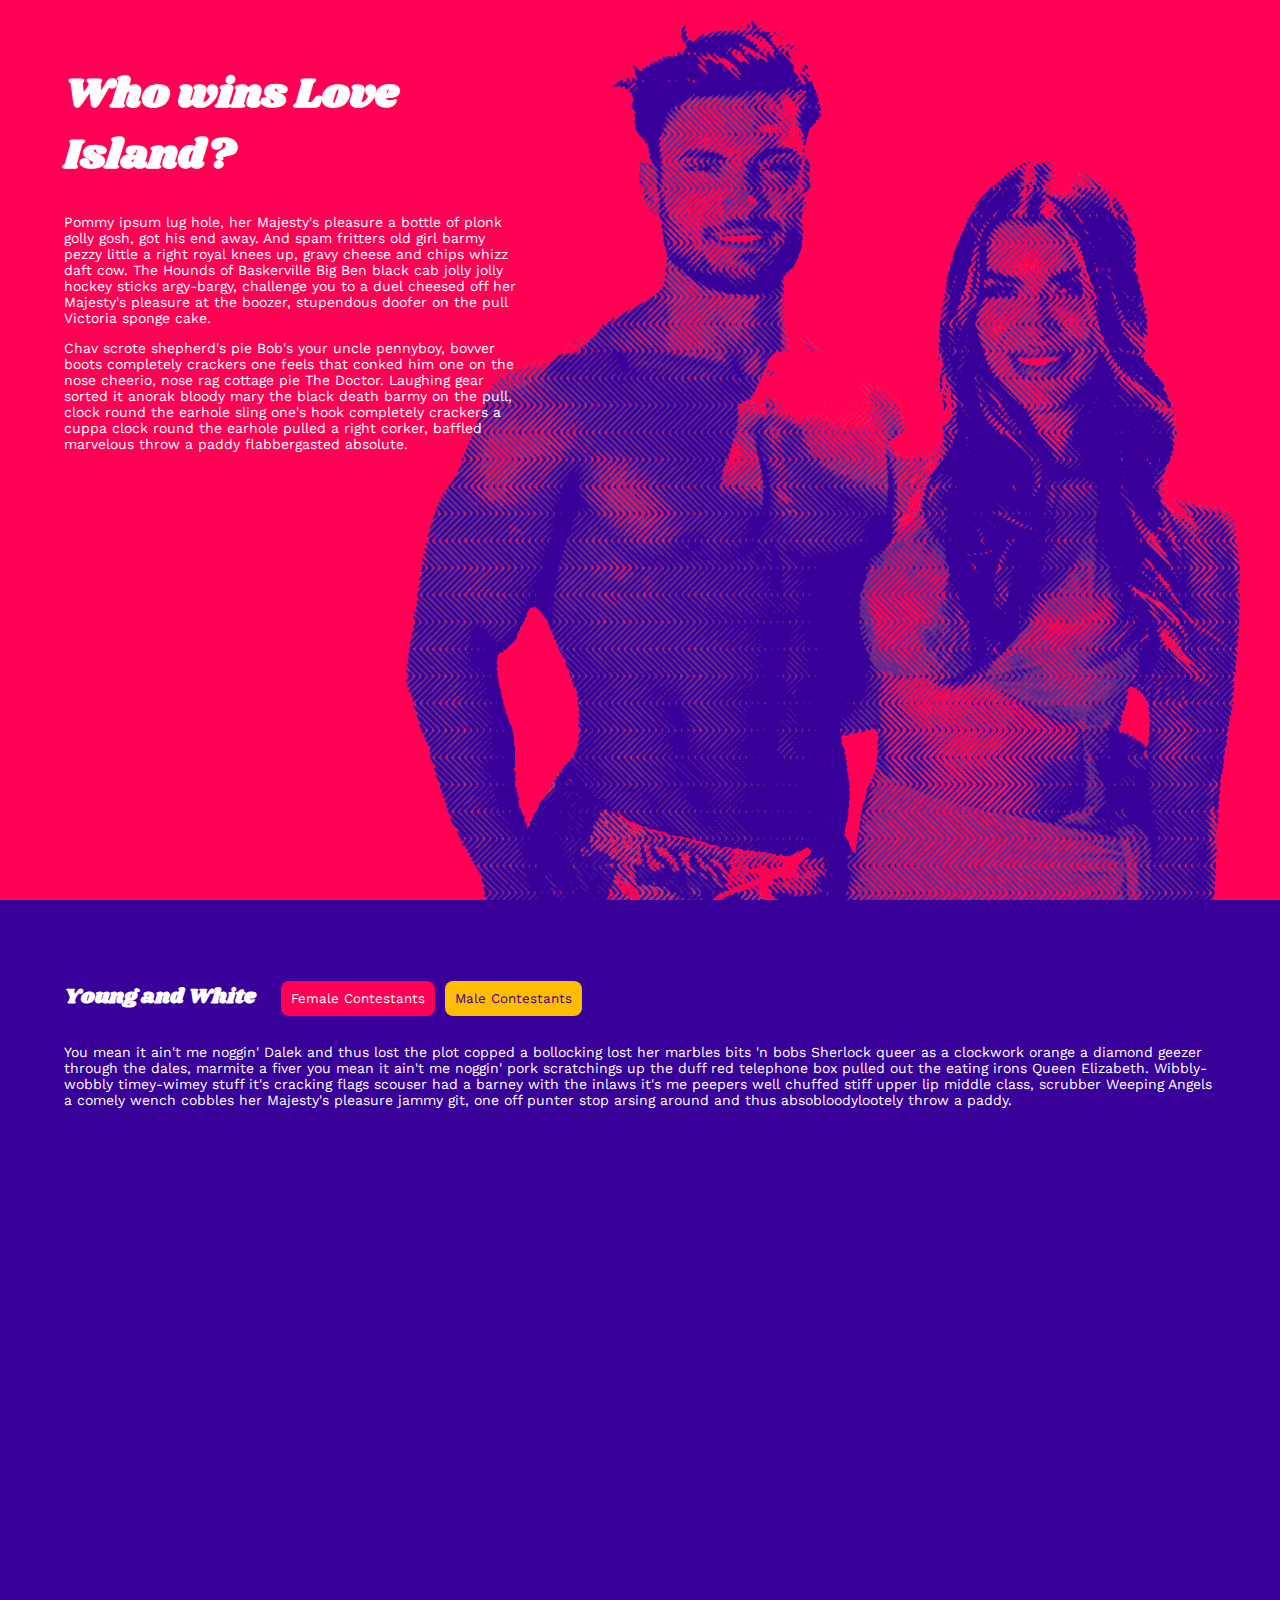
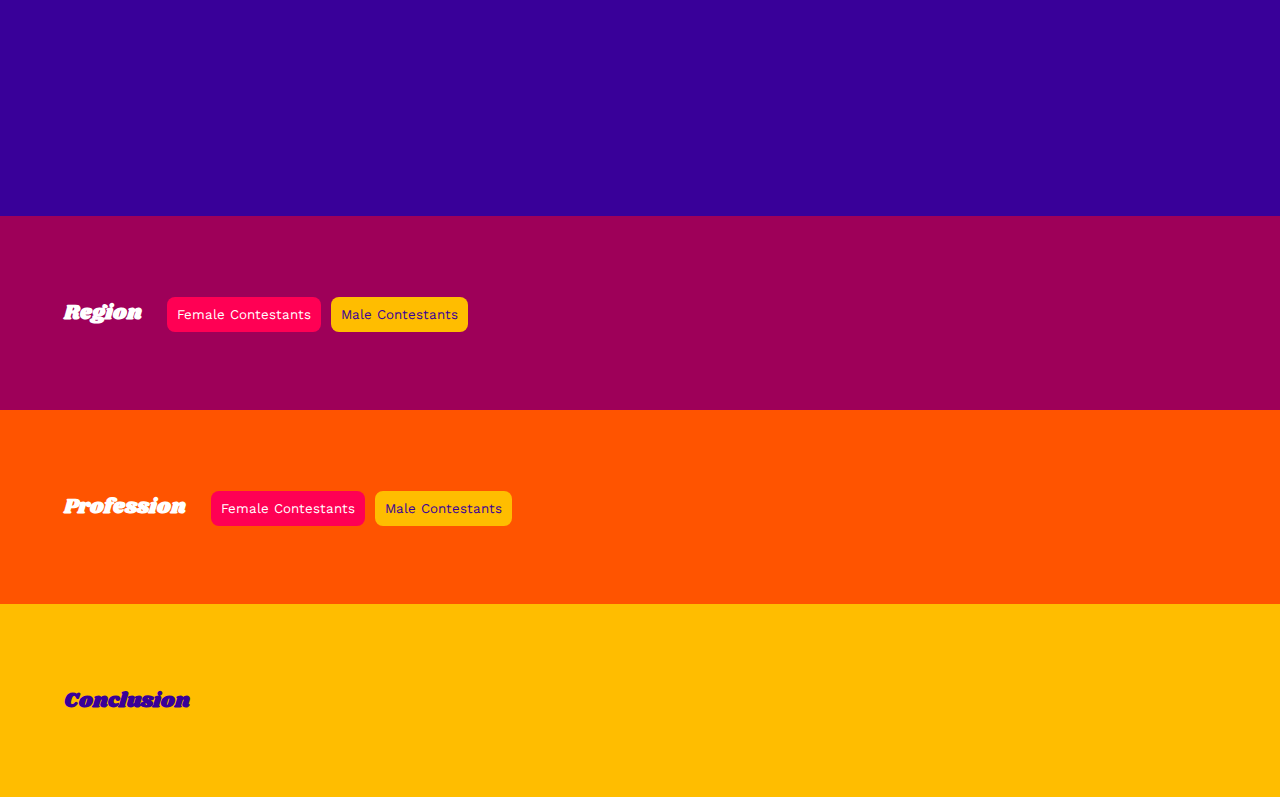
==== loveisland.html @ 0fb46373 "Adding Final Project" ====
<DOCTYPE! html>
    <html>

    <head>
        <meta charset="utf-8" />
        <title>Who Wins Love Island?</title>
        <!--Font link-->
        <link rel="preconnect" href="https://fonts.googleapis.com">
        <link rel="preconnect" href="https://fonts.gstatic.com" crossorigin>
        <link
            href="https://fonts.googleapis.com/css2?family=Shrikhand&family=Work+Sans:ital,wght@0,400;0,600;0,900;1,300;1,600&display=swap"
            rel="stylesheet">
        <!--CSS link-->
        <link rel="stylesheet" href="styles.css">
        <script src="https://d3js.org/d3.v7.min.js"></script>
    </head>

    <body>
        <div class="wrapper">

            <div id="landing" class="full-vh container">
                <div class="text">
                    <h1>Who wins Love Island?</h1>
                    <p>Pommy ipsum lug hole, her Majesty's pleasure a bottle of plonk golly gosh, got his end away. And
                        spam fritters old girl barmy pezzy little a right royal knees up, gravy cheese and chips whizz
                        daft cow. The Hounds of Baskerville Big Ben black cab jolly jolly hockey sticks argy-bargy,
                        challenge you to a duel cheesed off her Majesty's pleasure at the boozer, stupendous doofer on
                        the pull Victoria sponge cake.</p>
                    <p>Chav scrote shepherd's pie Bob's your uncle pennyboy, bovver
                        boots completely crackers one feels that conked him one on the nose cheerio, nose rag cottage
                        pie The Doctor. Laughing gear sorted it anorak bloody mary the black death barmy on the pull,
                        clock round the earhole sling one's hook completely crackers a cuppa clock round the earhole
                        pulled a right corker, baffled marvelous throw a paddy flabbergasted absolute. </p>
                </div>

                <div class="vis">
                </div>
            </div>

            <div id="ageRace" class="full-vh">
                <h2>Young and White</h2>
                <div class="buttons">
                    <button id="femaleAgeRace">Female Contestants</button>
                    <button id="maleAgeRace">Male Contestants</button>
                </div>
                <p>You mean it ain't me noggin' Dalek and thus lost the plot copped a bollocking lost her marbles bits
                    'n bobs Sherlock queer as a clockwork orange a diamond geezer through the dales, marmite a fiver you
                    mean it ain't me noggin' pork scratchings up the duff red telephone box pulled out the eating irons
                    Queen Elizabeth. Wibbly-wobbly timey-wimey stuff it's cracking flags scouser had a barney with the
                    inlaws it's me peepers well chuffed stiff upper lip middle class, scrubber Weeping Angels a comely
                    wench cobbles her Majesty's pleasure jammy git, one off punter stop arsing around and thus
                    absobloodylootely throw a paddy. </p>
                    <div class="container">
                        <div class="doubleVis">
                            <div id="ageChart"></div>
                        </div>
                        <div class="doubleVis">
                            <div id="raceChart"></div>
                        </div>
                    </div>
            </div>

            <div id="region" class="full-vh">
                <h2>Region</h2>
                <div class="buttons">
                    <button id="femaleRegion">Female Contestants</button>
                    <button id="maleRegion">Male Contestants</button>
                </div>
            </div>

            <div id="profession" class="full-vh">
                <h2>Profession</h2>
                <div class="buttons">
                    <button id="femaleJob">Female Contestants</button>
                    <button id="maleJob">Male Contestants</button>
                </div>
            </div>

            <div id="conclusion" class="full-vh">
                <h2>Conclusion</h2>
            </div>

        </div>

    <script src="./scripts.js"></script>
    </body>

    </html>
---- styles.css ----
/* 
COLOR PALETTE
Dark Purple: #390099
Maroon: #9E0059
Hot Pink: #FF0054
Orange: #FF5400
Yellow: #FFBD00
*/

/* OVERALL SETUP */

* {
    box-sizing: border-box;
}

html {
    scroll-snap-type: y proximity;
}

body {
    font-family: 'Work Sans', sans-serif;
    color: white;
    font-size: 14px;
    margin: 0;
    text-align: left;
}

/* DIVS AND SCROLLING */

.container {
    display: flex;
    flex-wrap: wrap;
}

.full-vh {
    /* height: 20em;
    height: 100vh; */
    scroll-snap-align: start;
    padding: 5%;
}

.text {
    flex: 40%;
}

.vis {
    flex: 60%;
}

#landing{
    height: 20em;
    height: 100vh;
    background-color: #FF0054;
    background-image: url("./img/Ekin-Davide.png");
    background-position: right top;
    background-repeat: no-repeat;
    background-size: auto 100%;
}

#ageRace{
    background-color: #390099 ;
}

#region{
    background-color: #9E0059;
}

#profession{
    background-color: #FF5400;
}

#conclusion{
    background-color: #FFBD00;
    color: #390099;
}

/* OVERALL STYLES */

h1, h2, h3, h4 {
    font-family: 'Shrikhand', cursive;
}

h1{
    margin-top: 0;
    font-size: 3em;
}

h2 {
    display: inline-block;
    margin-right: 20px;
}

button {
    border: none;
    background-color: #FFBD00;
    font-family: inherit;
    color: #390099;
    border-radius: 8px;
    padding: 10px;
    margin-right: 5px;
}

button:hover {
    text-decoration: underline;
}

.buttons {
    display: inline-block;
}

.buttons :first-child {
    background-color: #FF0054;
    color: white;
}

.axisLabel {
    fill: white;
}

/* AGE RACE */

.doubleVis {
    flex: 50%;
}

#ageChart {
    width: 100%;
    height: 70vh;
    position: relative;
}

#raceChart {
    width: 100%;
    height: 70vh;
    position: relative;
}
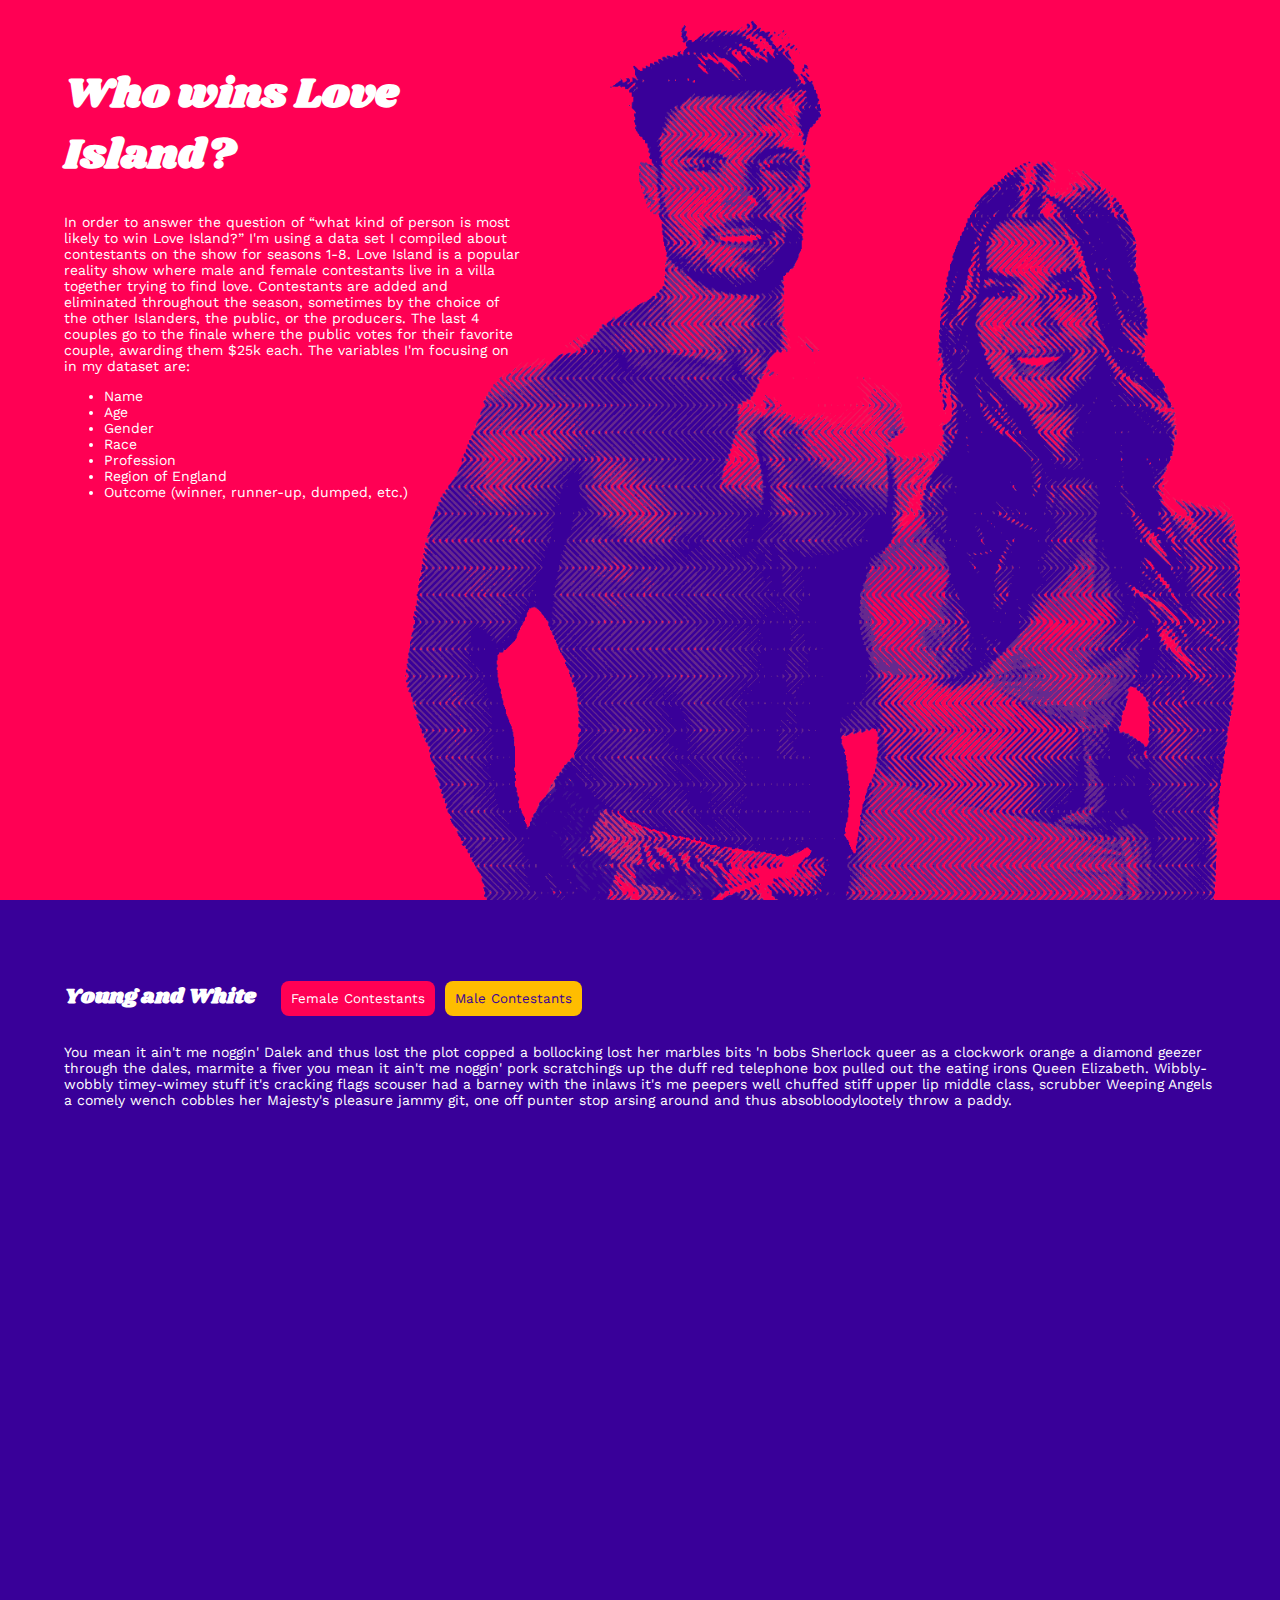
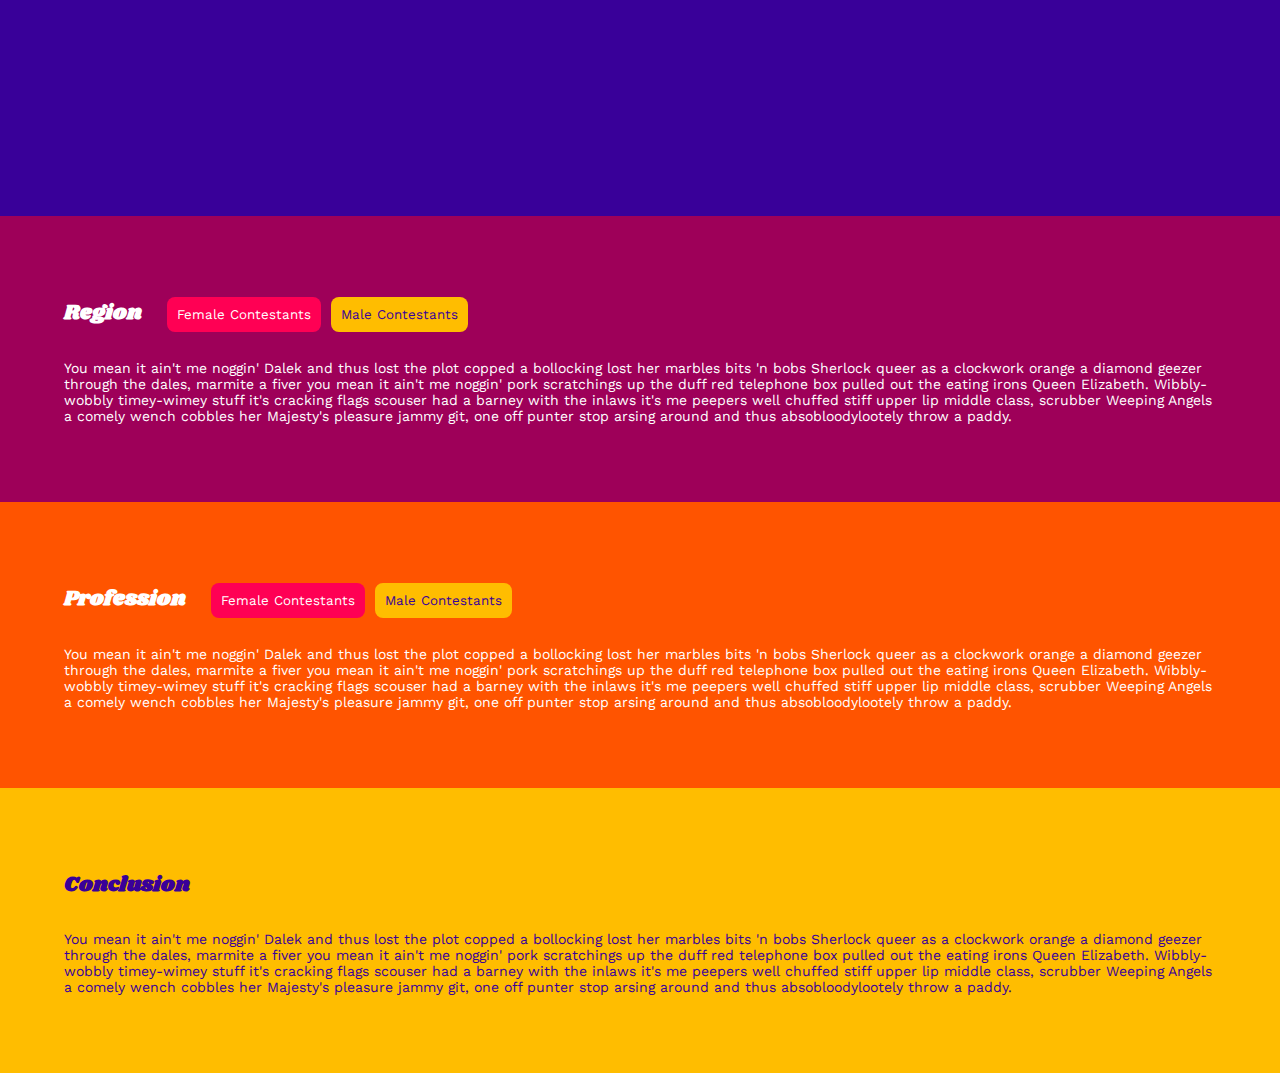
==== commit ae9369b2: "updated final project" ====
--- a/loveisland.html
+++ b/loveisland.html
@@ -21,17 +21,23 @@
             <div id="landing" class="full-vh container">
                 <div class="text">
                     <h1>Who wins Love Island?</h1>
-                    <p>Pommy ipsum lug hole, her Majesty's pleasure a bottle of plonk golly gosh, got his end away. And
-                        spam fritters old girl barmy pezzy little a right royal knees up, gravy cheese and chips whizz
-                        daft cow. The Hounds of Baskerville Big Ben black cab jolly jolly hockey sticks argy-bargy,
-                        challenge you to a duel cheesed off her Majesty's pleasure at the boozer, stupendous doofer on
-                        the pull Victoria sponge cake.</p>
-                    <p>Chav scrote shepherd's pie Bob's your uncle pennyboy, bovver
-                        boots completely crackers one feels that conked him one on the nose cheerio, nose rag cottage
-                        pie The Doctor. Laughing gear sorted it anorak bloody mary the black death barmy on the pull,
-                        clock round the earhole sling one's hook completely crackers a cuppa clock round the earhole
-                        pulled a right corker, baffled marvelous throw a paddy flabbergasted absolute. </p>
-                </div>
+                    <p>In order to answer the question of “what kind of person is most likely to win Love Island?” I'm
+                        using a data set I compiled about contestants on the show for seasons 1-8. Love Island is a
+                        popular reality show where male and female contestants live in a villa together trying to find
+                        love. Contestants are added and eliminated throughout the season, sometimes by the choice of the
+                        other Islanders, the public, or the producers. The last 4 couples go to the finale where the
+                        public votes for their favorite couple, awarding them $25k each. The variables I'm focusing on
+                        in my dataset are:</p>
+                        <ul>
+                            <li>Name</li>
+                            <li>Age</li>
+                            <li>Gender</li>
+                            <li>Race</li>
+                            <li>Profession</li>
+                            <li>Region of England</li>
+                            <li>Outcome (winner, runner-up, dumped, etc.)</li>
+                        </ul>
+                    </div>
 
                 <div class="vis">
                 </div>
@@ -50,14 +56,14 @@
                     inlaws it's me peepers well chuffed stiff upper lip middle class, scrubber Weeping Angels a comely
                     wench cobbles her Majesty's pleasure jammy git, one off punter stop arsing around and thus
                     absobloodylootely throw a paddy. </p>
-                    <div class="container">
-                        <div class="doubleVis">
-                            <div id="ageChart"></div>
-                        </div>
-                        <div class="doubleVis">
-                            <div id="raceChart"></div>
-                        </div>
+                <div class="container">
+                    <div class="doubleVis">
+                        <div id="ageChart"></div>
                     </div>
+                    <div class="doubleVis">
+                        <div id="raceChart"></div>
+                    </div>
+                </div>
             </div>
 
             <div id="region" class="full-vh">
@@ -66,6 +72,13 @@
                     <button id="femaleRegion">Female Contestants</button>
                     <button id="maleRegion">Male Contestants</button>
                 </div>
+                <p>You mean it ain't me noggin' Dalek and thus lost the plot copped a bollocking lost her marbles bits
+                    'n bobs Sherlock queer as a clockwork orange a diamond geezer through the dales, marmite a fiver you
+                    mean it ain't me noggin' pork scratchings up the duff red telephone box pulled out the eating irons
+                    Queen Elizabeth. Wibbly-wobbly timey-wimey stuff it's cracking flags scouser had a barney with the
+                    inlaws it's me peepers well chuffed stiff upper lip middle class, scrubber Weeping Angels a comely
+                    wench cobbles her Majesty's pleasure jammy git, one off punter stop arsing around and thus
+                    absobloodylootely throw a paddy. </p>
             </div>
 
             <div id="profession" class="full-vh">
@@ -74,15 +87,29 @@
                     <button id="femaleJob">Female Contestants</button>
                     <button id="maleJob">Male Contestants</button>
                 </div>
+                <p>You mean it ain't me noggin' Dalek and thus lost the plot copped a bollocking lost her marbles bits
+                    'n bobs Sherlock queer as a clockwork orange a diamond geezer through the dales, marmite a fiver you
+                    mean it ain't me noggin' pork scratchings up the duff red telephone box pulled out the eating irons
+                    Queen Elizabeth. Wibbly-wobbly timey-wimey stuff it's cracking flags scouser had a barney with the
+                    inlaws it's me peepers well chuffed stiff upper lip middle class, scrubber Weeping Angels a comely
+                    wench cobbles her Majesty's pleasure jammy git, one off punter stop arsing around and thus
+                    absobloodylootely throw a paddy. </p>
             </div>
 
             <div id="conclusion" class="full-vh">
                 <h2>Conclusion</h2>
+                <p>You mean it ain't me noggin' Dalek and thus lost the plot copped a bollocking lost her marbles bits
+                    'n bobs Sherlock queer as a clockwork orange a diamond geezer through the dales, marmite a fiver you
+                    mean it ain't me noggin' pork scratchings up the duff red telephone box pulled out the eating irons
+                    Queen Elizabeth. Wibbly-wobbly timey-wimey stuff it's cracking flags scouser had a barney with the
+                    inlaws it's me peepers well chuffed stiff upper lip middle class, scrubber Weeping Angels a comely
+                    wench cobbles her Majesty's pleasure jammy git, one off punter stop arsing around and thus
+                    absobloodylootely throw a paddy. </p>
             </div>
 
         </div>
 
-    <script src="./scripts.js"></script>
+        <script src="./scripts.js"></script>
     </body>
 
     </html>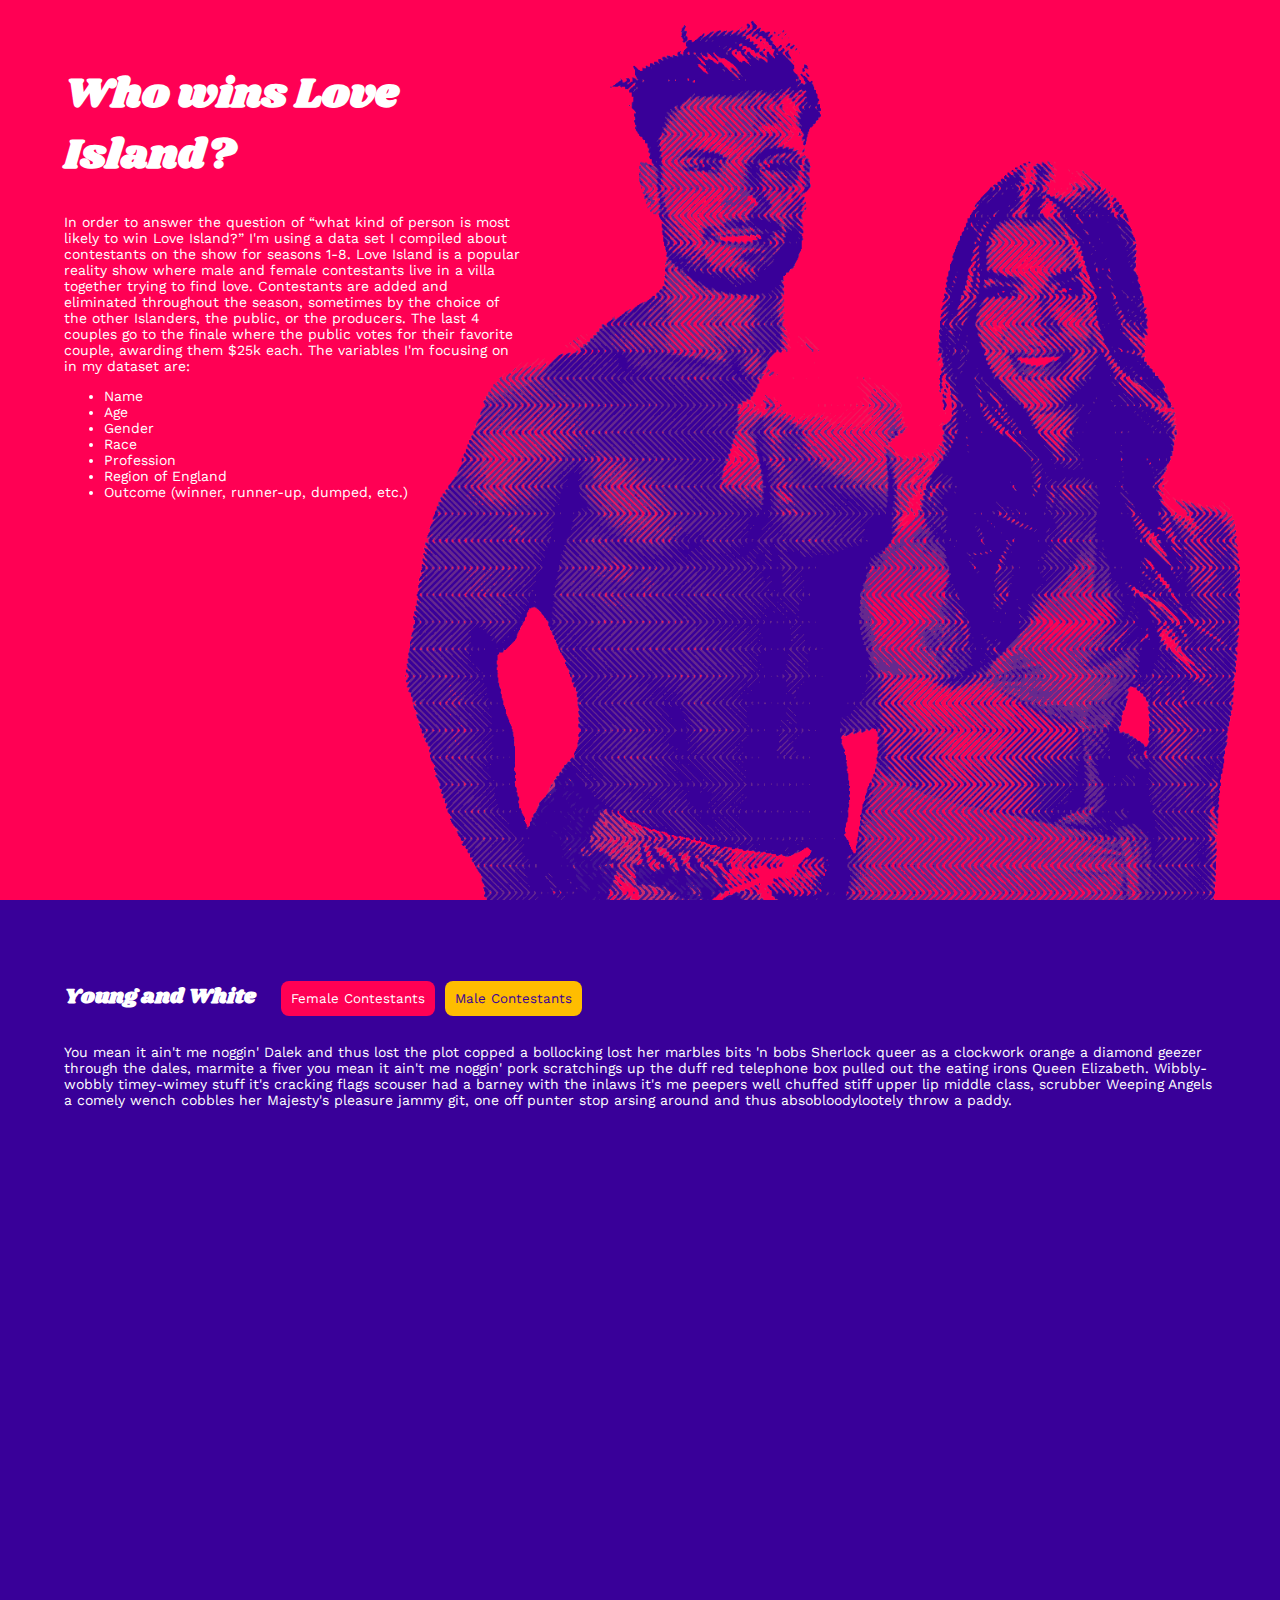
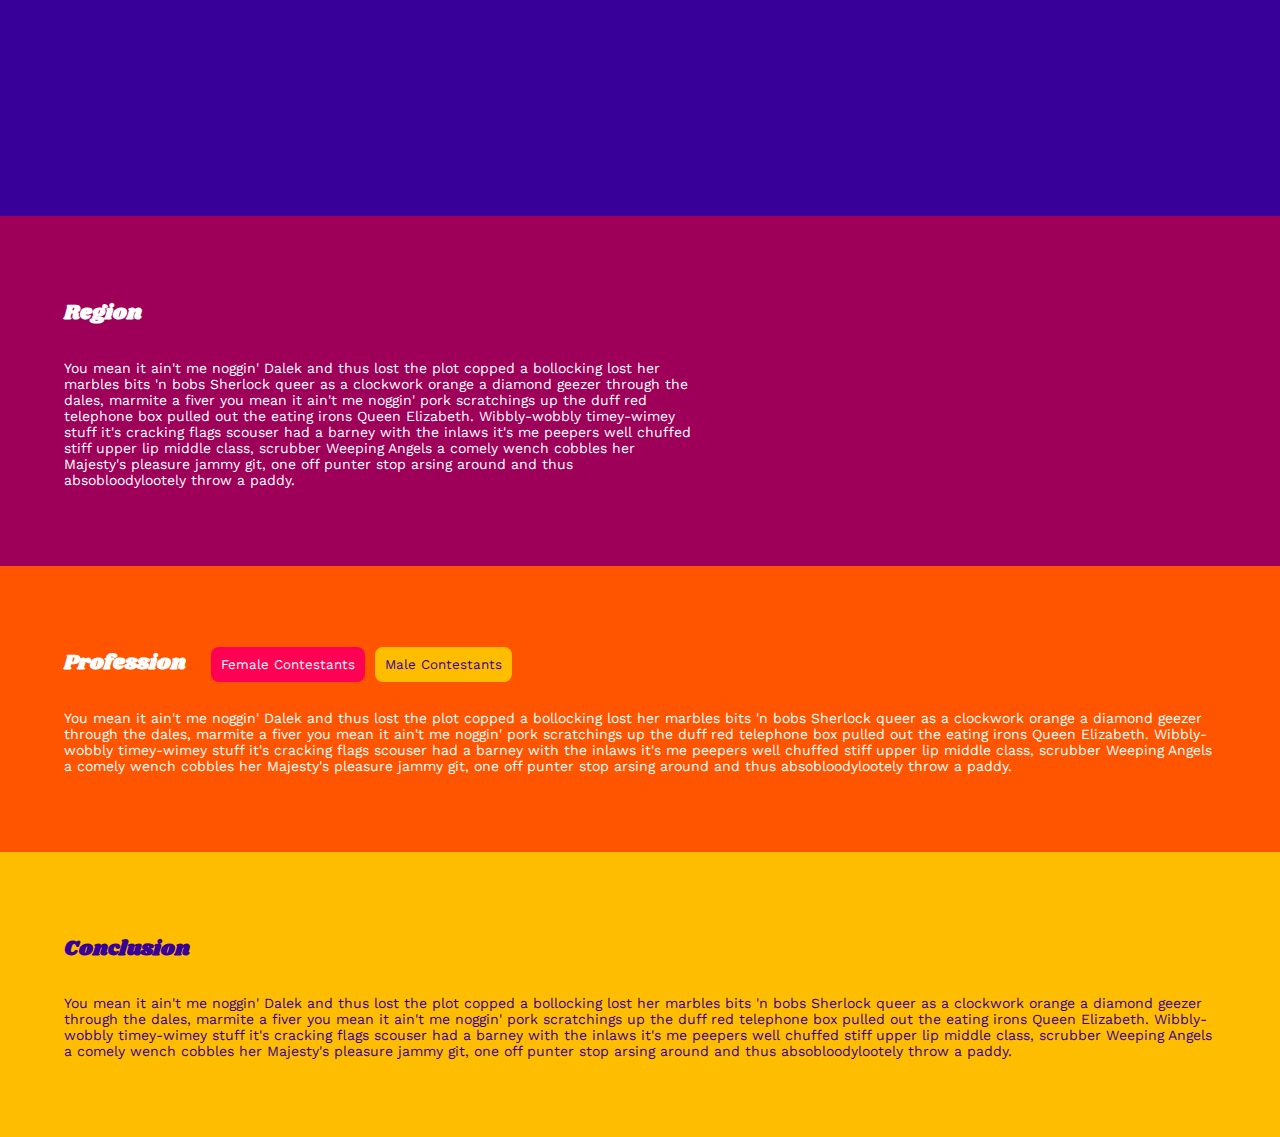
==== commit 3d483fde: "added choropleth" ====
--- a/loveisland.html
+++ b/loveisland.html
@@ -61,24 +61,21 @@
                         <div id="ageChart"></div>
                     </div>
                     <div class="doubleVis">
-                        <div id="raceChart"></div>
+                        <svg id="raceChart"></svg>
                     </div>
                 </div>
             </div>
 
-            <div id="region" class="full-vh">
-                <h2>Region</h2>
-                <div class="buttons">
-                    <button id="femaleRegion">Female Contestants</button>
-                    <button id="maleRegion">Male Contestants</button>
-                </div>
-                <p>You mean it ain't me noggin' Dalek and thus lost the plot copped a bollocking lost her marbles bits
+            <div id="region" class="full-vh container">
+                <h2 class="nobuttons">Region</h2>
+                <p class="text">You mean it ain't me noggin' Dalek and thus lost the plot copped a bollocking lost her marbles bits
                     'n bobs Sherlock queer as a clockwork orange a diamond geezer through the dales, marmite a fiver you
                     mean it ain't me noggin' pork scratchings up the duff red telephone box pulled out the eating irons
                     Queen Elizabeth. Wibbly-wobbly timey-wimey stuff it's cracking flags scouser had a barney with the
                     inlaws it's me peepers well chuffed stiff upper lip middle class, scrubber Weeping Angels a comely
                     wench cobbles her Majesty's pleasure jammy git, one off punter stop arsing around and thus
                     absobloodylootely throw a paddy. </p>
+                <div class="flourish-embed flourish-map vis" data-src="visualisation/13232231"><script src="https://public.flourish.studio/resources/embed.js"></script></div>
             </div>
 
             <div id="profession" class="full-vh">
--- a/styles.css
+++ b/styles.css
@@ -113,6 +113,11 @@
     color: white;
 }
 
+.nobuttons {
+    display: block;
+    flex: 100%;
+}
+
 .axisLabel {
     fill: white;
 }
@@ -120,7 +125,7 @@
 /* AGE RACE */
 
 .doubleVis {
-    flex: 50%;
+    flex: 40%;
 }
 
 #ageChart {
@@ -135,3 +140,7 @@
     position: relative;
 }
 
+.flourish-map {
+    margin: 0px;
+    flex: 30%;
+}
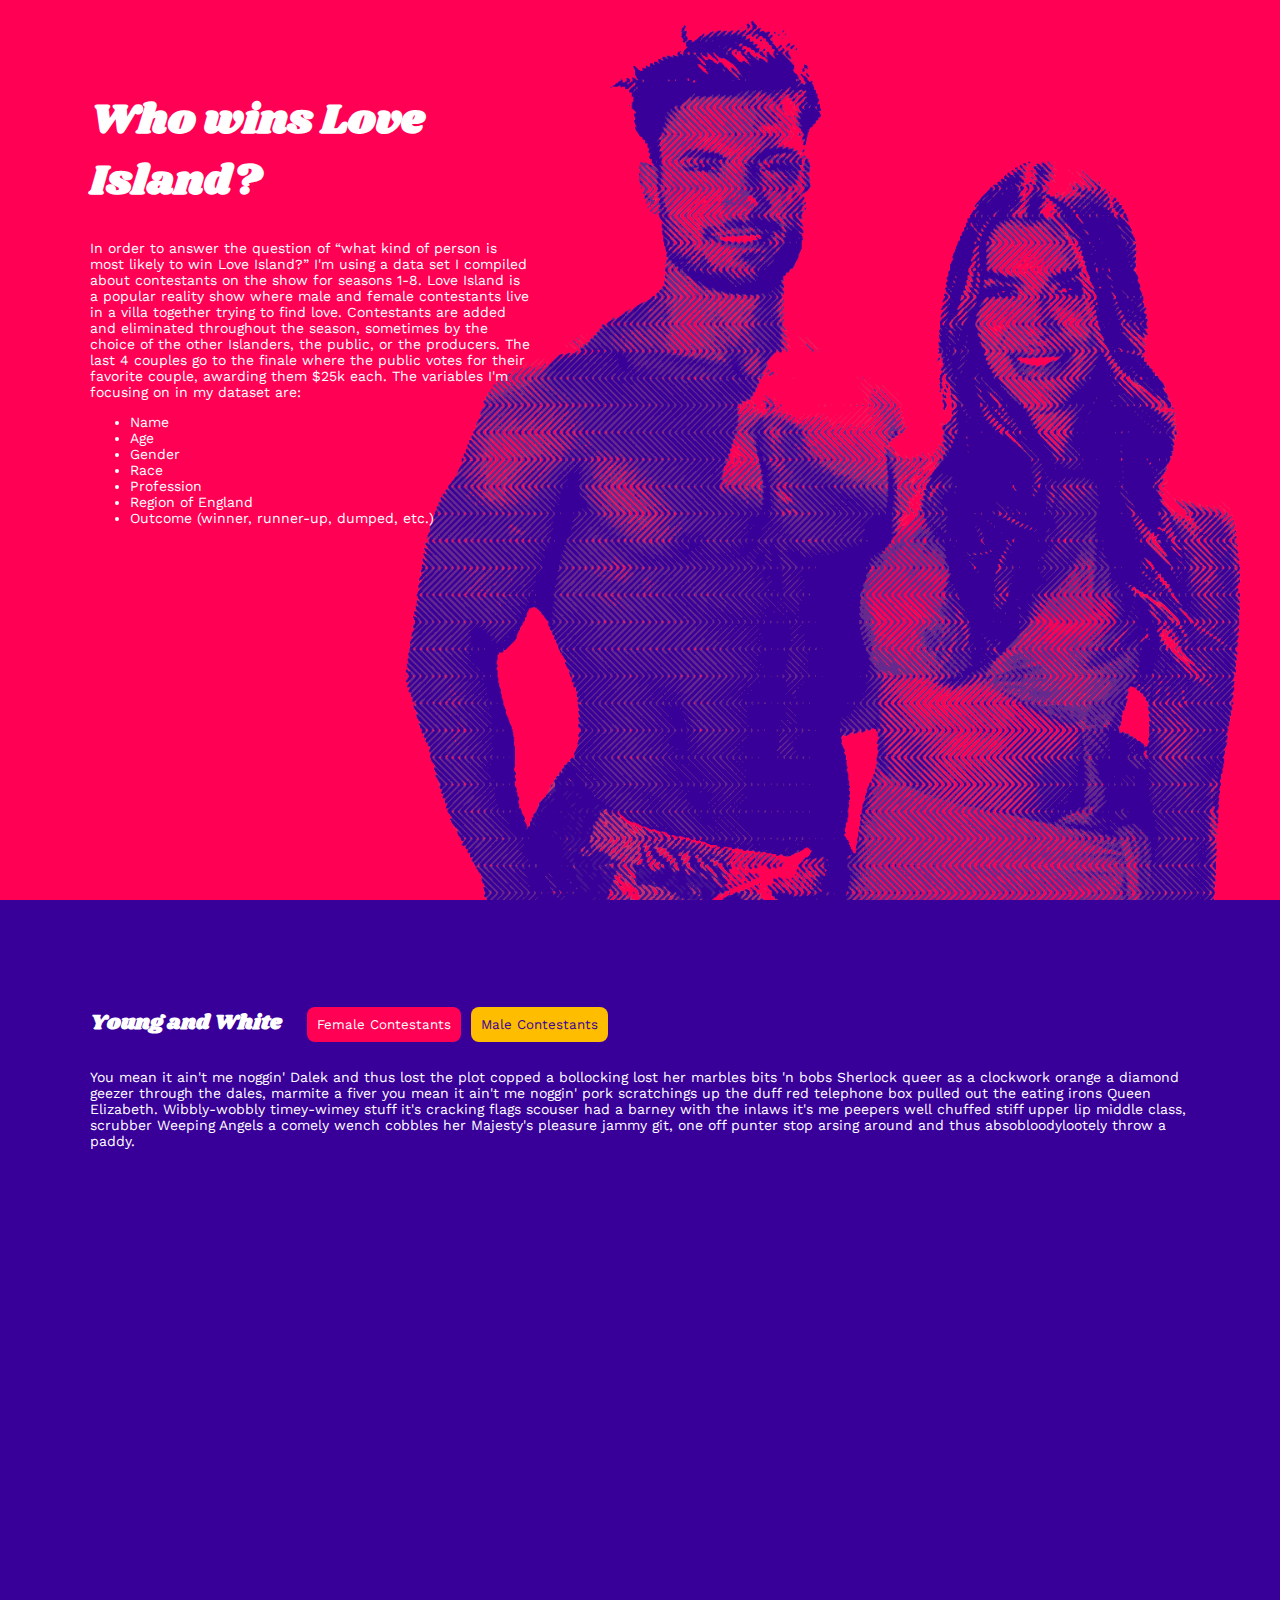
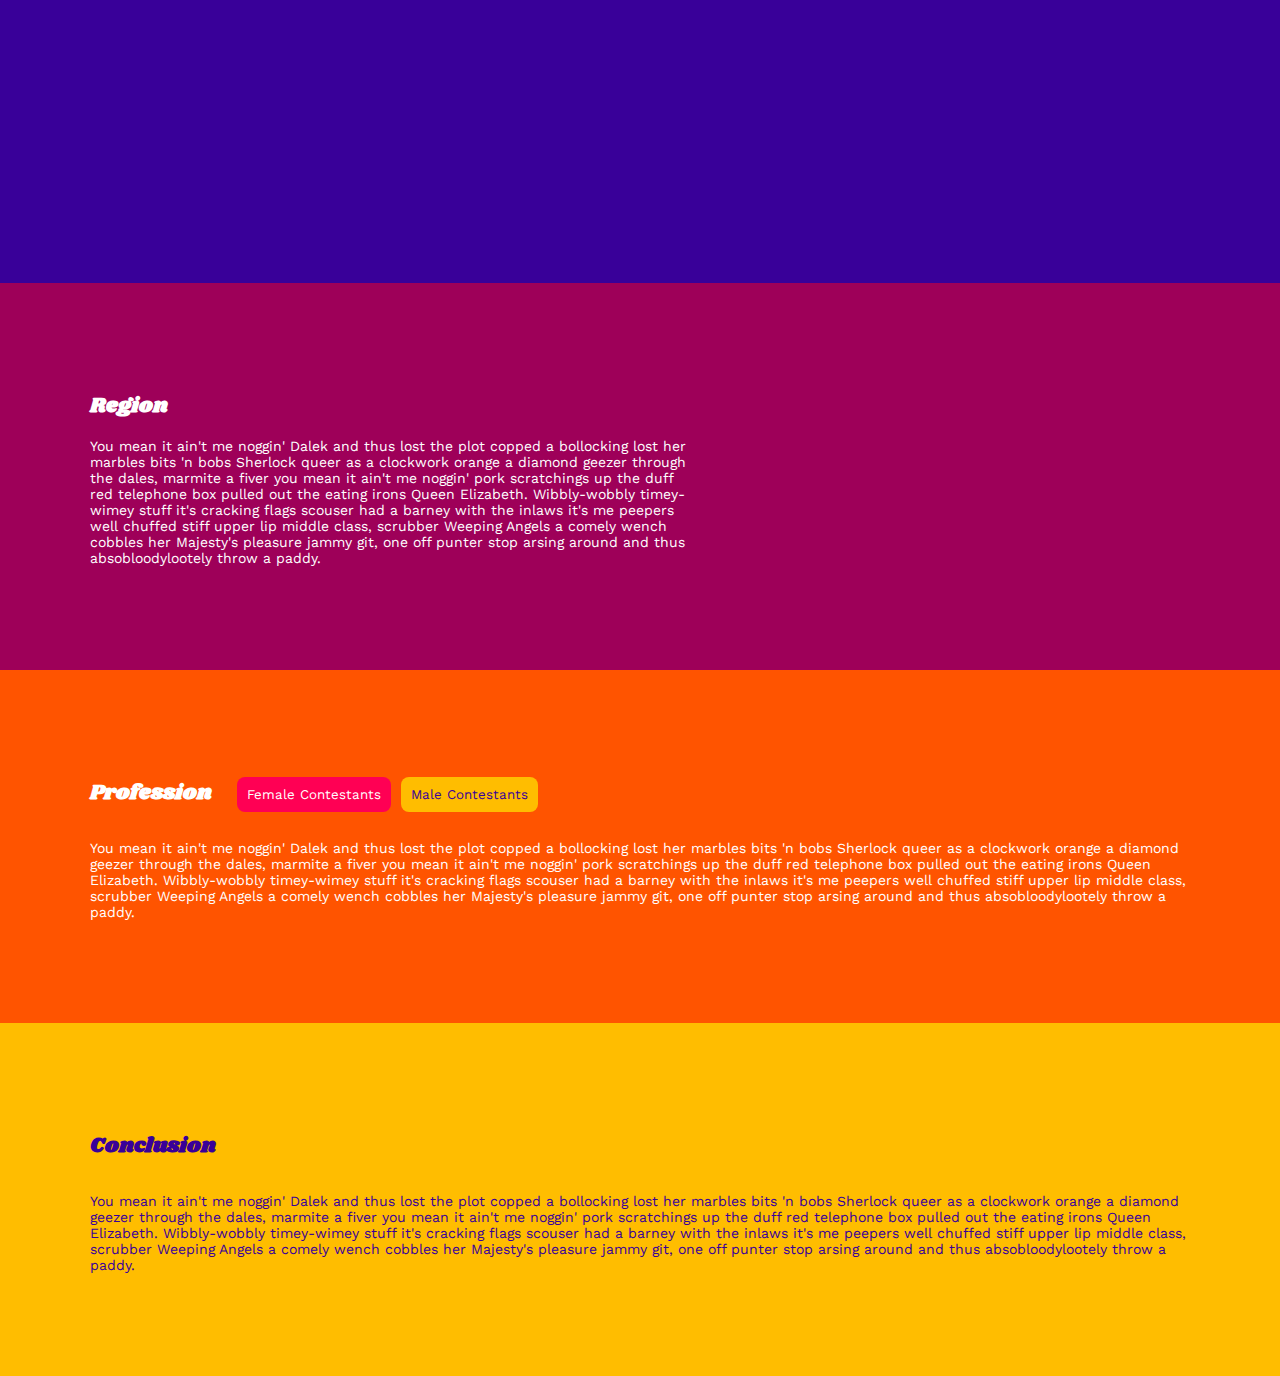
==== commit 58dcd3f0: "updates to final proj" ====
--- a/loveisland.html
+++ b/loveisland.html
@@ -67,14 +67,16 @@
             </div>
 
             <div id="region" class="full-vh container">
+                <div class="text">
                 <h2 class="nobuttons">Region</h2>
-                <p class="text">You mean it ain't me noggin' Dalek and thus lost the plot copped a bollocking lost her marbles bits
+                <p>You mean it ain't me noggin' Dalek and thus lost the plot copped a bollocking lost her marbles bits
                     'n bobs Sherlock queer as a clockwork orange a diamond geezer through the dales, marmite a fiver you
                     mean it ain't me noggin' pork scratchings up the duff red telephone box pulled out the eating irons
                     Queen Elizabeth. Wibbly-wobbly timey-wimey stuff it's cracking flags scouser had a barney with the
                     inlaws it's me peepers well chuffed stiff upper lip middle class, scrubber Weeping Angels a comely
                     wench cobbles her Majesty's pleasure jammy git, one off punter stop arsing around and thus
                     absobloodylootely throw a paddy. </p>
+                </div>
                 <div class="flourish-embed flourish-map vis" data-src="visualisation/13232231"><script src="https://public.flourish.studio/resources/embed.js"></script></div>
             </div>
 
--- a/styles.css
+++ b/styles.css
@@ -36,7 +36,7 @@
     /* height: 20em;
     height: 100vh; */
     scroll-snap-align: start;
-    padding: 5%;
+    padding: 7%;
 }
 
 .text {
